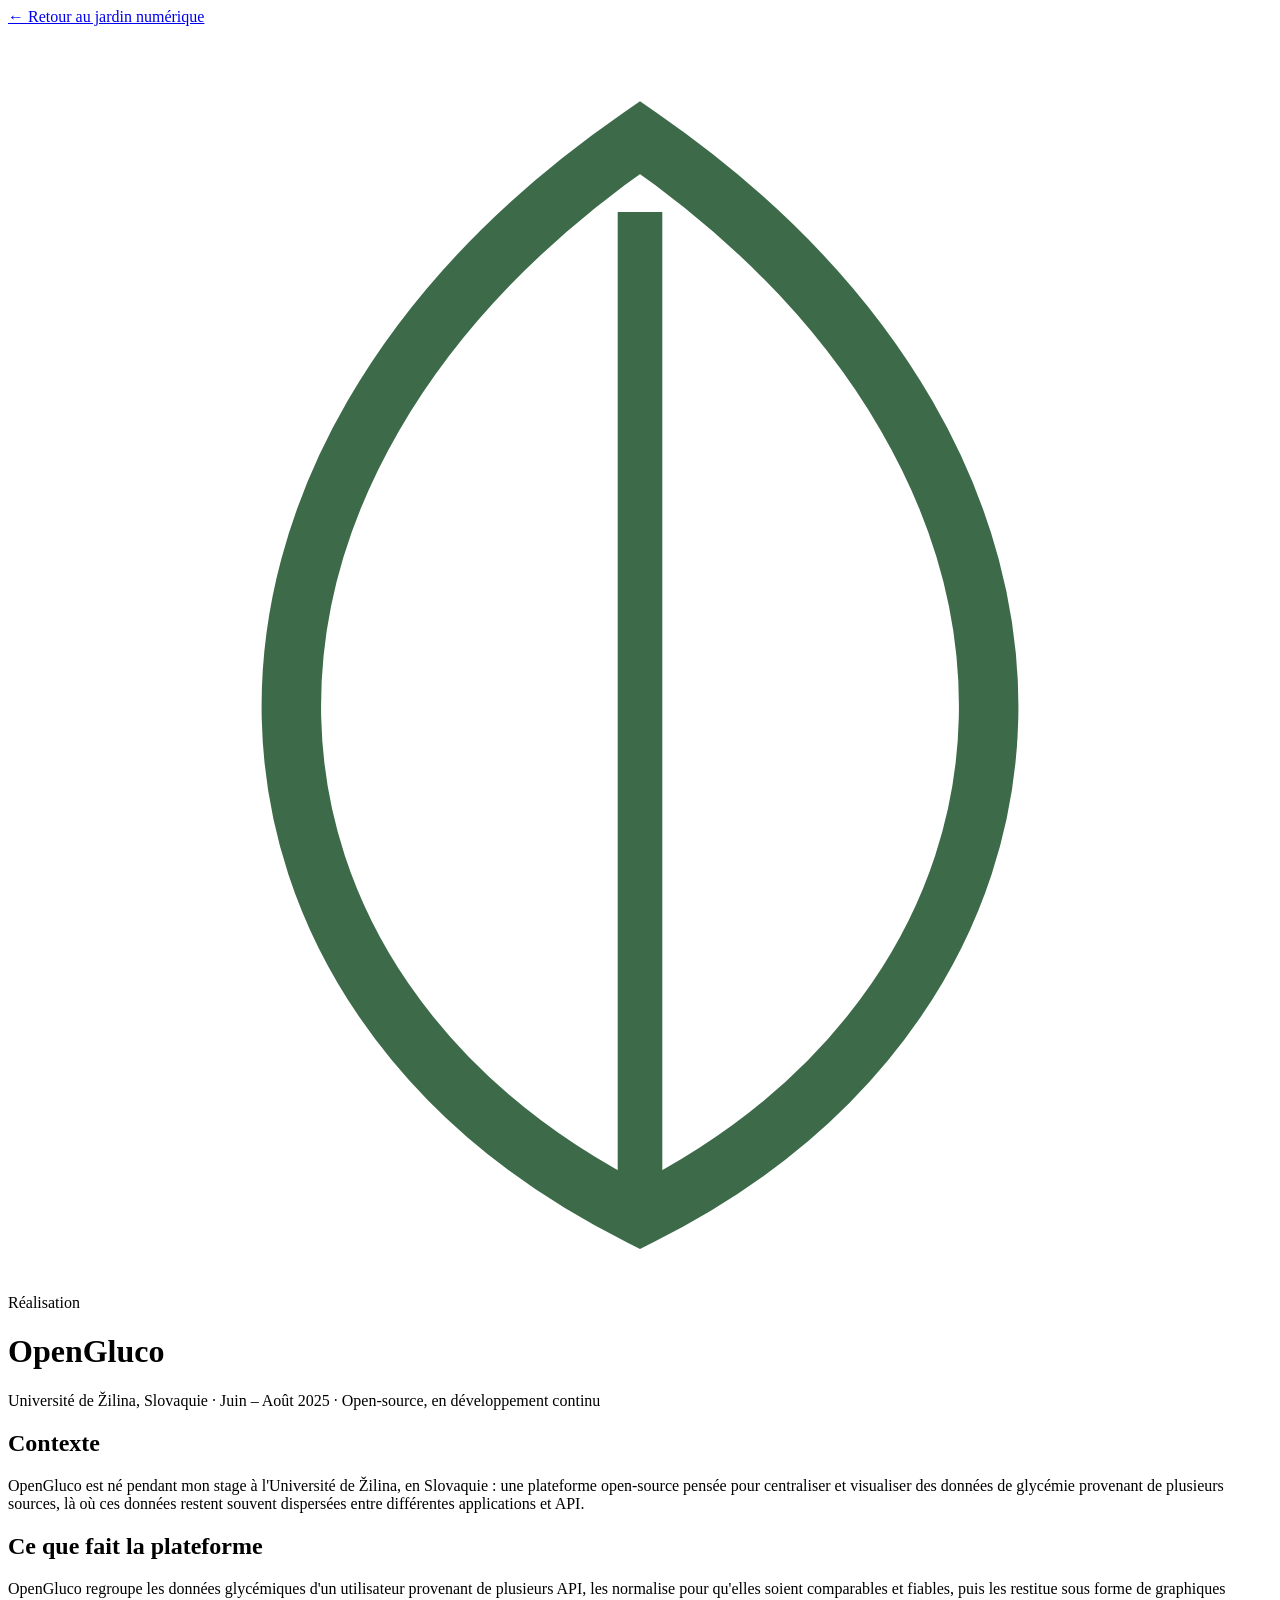
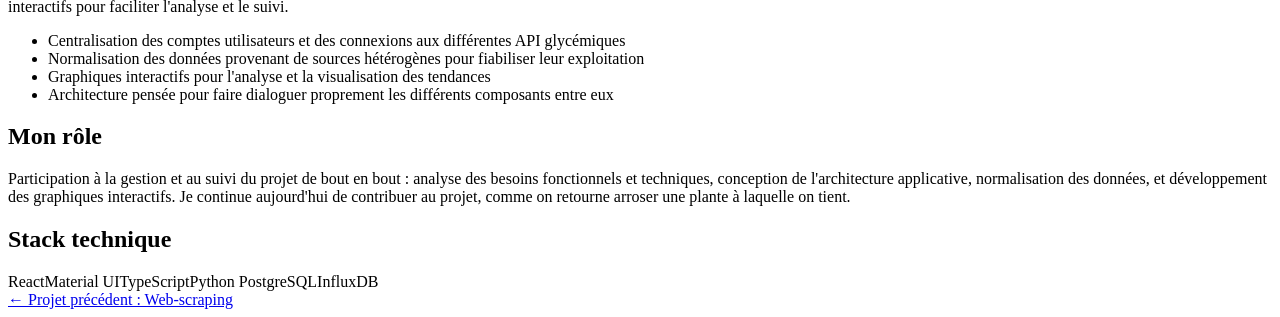
==== projets/opengluco.html @ ec539c2d "Rename opengluco.html to projets/opengluco.html" ====
<!DOCTYPE html>
<html lang="fr">
<head>
<meta charset="UTF-8">
<meta name="viewport" content="width=device-width, initial-scale=1.0">
<title>OpenGluco — Lucie Fossier</title>
<link rel="stylesheet" href="style.css">
<link rel="icon" href="../favicon.svg" type="image/svg+xml">
</head>
<body>
<main class="wrap">
  <header class="page">
    <a class="back-link" href="../index.html#projets">← Retour au jardin numérique</a>
    <svg class="leaf-mark" viewBox="0 0 34 34" aria-hidden="true"><path d="M17 32 C 5 26 4 12 17 3 C 30 12 29 26 17 32 Z" fill="none" stroke="#3D6B4A" stroke-width="1.6"/><path d="M17 32 L17 5" stroke="#3D6B4A" stroke-width="1.2"/></svg>
    <span class="eyebrow">Réalisation</span>
    <h1 class="proj-title">OpenGluco</h1>
    <p class="proj-meta">Université de Žilina, Slovaquie · Juin – Août 2025 · Open-source, en développement continu</p>
  </header>

  <section class="block">
    <h2>Contexte</h2>
    <p>OpenGluco est né pendant mon stage à l'Université de Žilina, en Slovaquie : une plateforme open-source pensée pour centraliser et visualiser des données de glycémie provenant de plusieurs sources, là où ces données restent souvent dispersées entre différentes applications et API.</p>
  </section>

  <section class="block">
    <h2>Ce que fait la plateforme</h2>
    <p>OpenGluco regroupe les données glycémiques d'un utilisateur provenant de plusieurs API, les normalise pour qu'elles soient comparables et fiables, puis les restitue sous forme de graphiques interactifs pour faciliter l'analyse et le suivi.</p>
    <ul>
      <li>Centralisation des comptes utilisateurs et des connexions aux différentes API glycémiques</li>
      <li>Normalisation des données provenant de sources hétérogènes pour fiabiliser leur exploitation</li>
      <li>Graphiques interactifs pour l'analyse et la visualisation des tendances</li>
      <li>Architecture pensée pour faire dialoguer proprement les différents composants entre eux</li>
    </ul>
  </section>

  <section class="block">
    <h2>Mon rôle</h2>
    <p>Participation à la gestion et au suivi du projet de bout en bout : analyse des besoins fonctionnels et techniques, conception de l'architecture applicative, normalisation des données, et développement des graphiques interactifs. Je continue aujourd'hui de contribuer au projet, comme on retourne arroser une plante à laquelle on tient.</p>
  </section>

  <section class="block">
    <h2>Stack technique</h2>
    <div class="stack-tags">
      <span>React</span><span>Material UI</span><span>TypeScript</span><span>Python</span>
      <span>PostgreSQL</span><span>InfluxDB</span>
    </div>
  </section>

  <div class="next-project">
    <a href="scraping.html">← Projet précédent : Web-scraping</a>
    <span></span>
  </div>
</main>
</body>
</html>
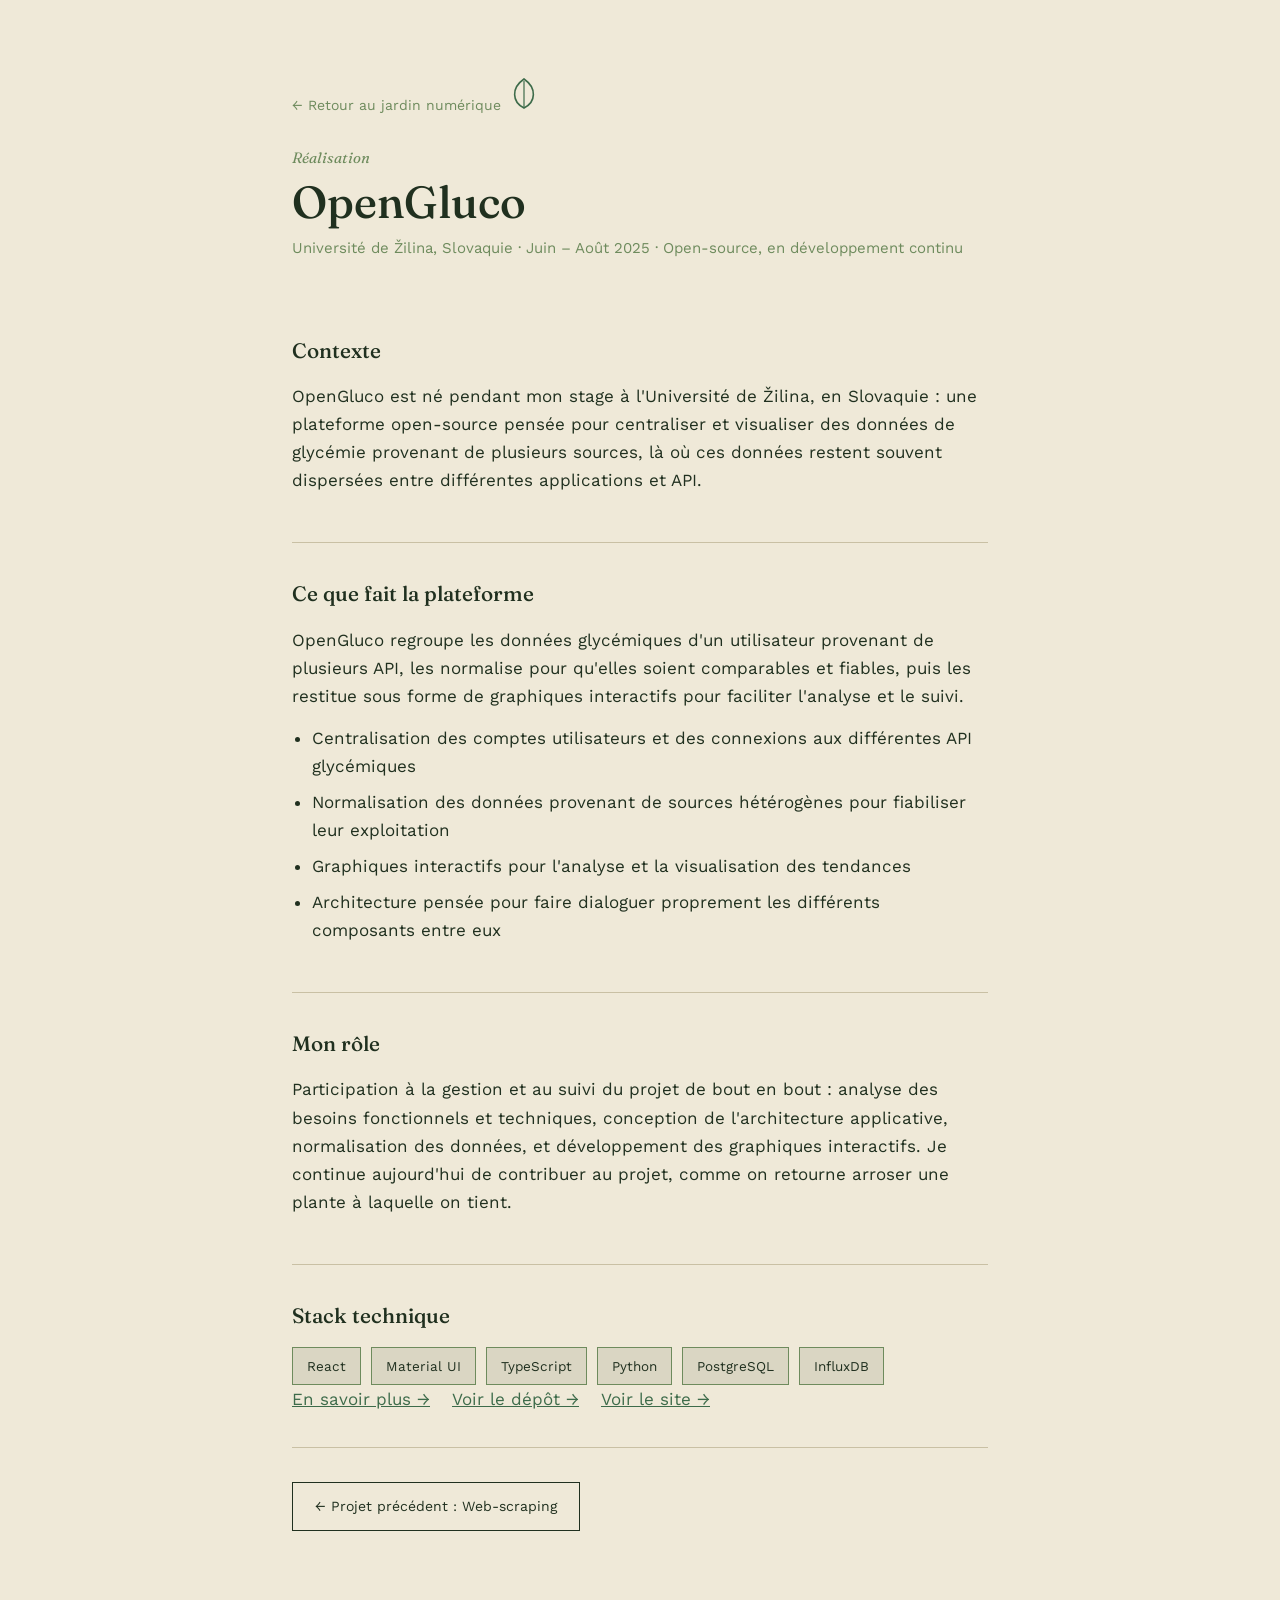
==== commit 8872b865: "Update opengluco.html" ====
--- a/projets/opengluco.html
+++ b/projets/opengluco.html
@@ -44,6 +44,11 @@
       <span>React</span><span>Material UI</span><span>TypeScript</span><span>Python</span>
       <span>PostgreSQL</span><span>InfluxDB</span>
     </div>
+    <div>
+      <a class="link" href="projets/opengluco.html">En savoir plus →</a>
+        <a class="link" href="https://github.com/orgs/OpenGluco/repositories" style="margin-left:16px;">Voir le dépôt →</a>
+        <a class="link" href="https://portal.opengluco.com/" style="margin-left:16px;">Voir le site →</a>
+    </div>
   </section>
 
   <div class="next-project">
--- a/projets/style.css
+++ b/projets/style.css
@@ -0,0 +1,74 @@
+@import url('https://fonts.googleapis.com/css2?family=Fraunces:ital,opsz,wght@0,9..144,400;0,9..144,500;0,9..144,600;1,9..144,400;1,9..144,500&family=Work+Sans:wght@400;500;600&display=swap');
+
+:root{
+  --paper: #EFE9D8;
+  --line: #C9C0A4;
+  --ink: #20301F;
+  --fern: #3D6B4A;
+  --moss: #6E8B5D;
+  --spore: #9C5B34;
+  --fog: #DAD6C3;
+}
+*{box-sizing:border-box;}
+html{scroll-behavior:smooth;}
+html, body{max-width:100%; overflow-x:hidden;}
+body{
+  margin:0;
+  background:var(--paper);
+  color:var(--ink);
+  font-family:'Work Sans', sans-serif;
+  font-size:17px;
+  line-height:1.65;
+  -webkit-font-smoothing:antialiased;
+}
+h1,h2,h3,h4{
+  font-family:'Fraunces', serif;
+  font-weight:500;
+  margin:0;
+  color:var(--ink);
+}
+em, .latin{font-style:italic; font-family:'Fraunces', serif;}
+a{color:var(--fern);}
+
+.wrap{max-width:760px; margin:0 auto; padding:0 32px;}
+@media (max-width:600px){ .wrap{padding:0 20px;} }
+
+header.page{padding:56px 0 24px;}
+.back-link{
+  display:inline-flex; align-items:center; gap:8px;
+  text-decoration:none; color:var(--moss); font-size:14px;
+  border-bottom:1px solid transparent; transition:color .2s, border-color .2s;
+}
+.back-link:hover{color:var(--fern); border-color:var(--moss);}
+
+.eyebrow{
+  font-family:'Fraunces', serif; font-style:italic;
+  color:var(--moss); font-size:15px; margin:28px 0 6px; display:block;
+}
+h1.proj-title{font-size:clamp(2rem, 5vw, 2.8rem); line-height:1.1; margin-top:6px;}
+.proj-meta{color:var(--moss); font-size:15px; margin-top:10px;}
+
+.leaf-mark{width:34px; height:34px; margin-top:20px;}
+
+section.block{padding:34px 0; border-top:1px solid var(--line);}
+section.block:first-of-type{border-top:none;}
+section.block h2{font-size:1.3rem; margin-bottom:14px;}
+section.block p{margin:0 0 14px; max-width:64ch;}
+section.block ul{margin:0 0 14px; padding-left:20px;}
+section.block li{margin-bottom:8px; max-width:62ch;}
+
+.stack-tags{display:flex; flex-wrap:wrap; gap:10px; margin-top:6px;}
+.stack-tags span{
+  border:1px solid var(--moss); background:var(--fog); color:var(--ink);
+  padding:7px 14px; font-size:13.5px;
+}
+
+.next-project{
+  padding:34px 0 70px; border-top:1px solid var(--line);
+  display:flex; justify-content:space-between; align-items:center; flex-wrap:wrap; gap:14px;
+}
+.next-project a{
+  text-decoration:none; border:1px solid var(--ink); color:var(--ink);
+  padding:12px 22px; font-size:14px; transition:background .2s, color .2s;
+}
+.next-project a:hover{background:var(--ink); color:var(--paper);}
